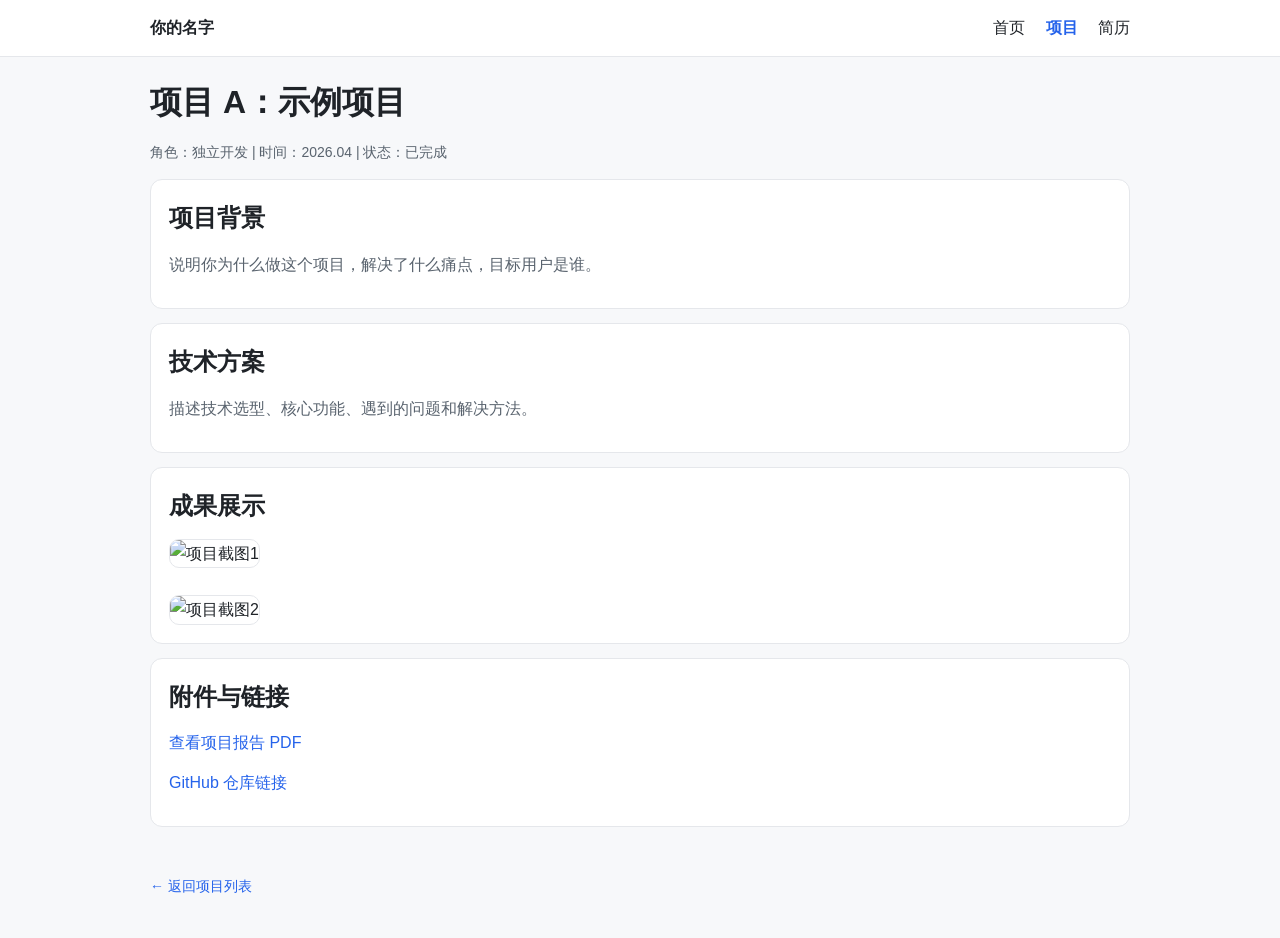
==== project-detail.html @ e04ae671 "Initial commit" ====
<!doctype html>
<html lang="zh-CN">
<head>
  <meta charset="UTF-8" />
  <meta name="viewport" content="width=device-width, initial-scale=1.0" />
  <title>项目详情 | 你的名字</title>
  <link rel="stylesheet" href="./style.css" />
</head>
<body>
  <header class="nav">
    <div class="container nav-inner">
      <strong>你的名字</strong>
      <nav class="nav-links">
        <a href="./index.html">首页</a>
        <a class="active" href="./projects.html">项目</a>
        <a href="./resume.html">简历</a>
      </nav>
    </div>
  </header>

  <main class="container section">
    <h1>项目 A：示例项目</h1>
    <p class="small">角色：独立开发 | 时间：2026.04 | 状态：已完成</p>

    <section class="card">
      <h2>项目背景</h2>
      <p>说明你为什么做这个项目，解决了什么痛点，目标用户是谁。</p>
    </section>

    <section class="card">
      <h2>技术方案</h2>
      <p>描述技术选型、核心功能、遇到的问题和解决方法。</p>
    </section>

    <section class="card">
      <h2>成果展示</h2>
      <img class="shot" src="./images/project1-1.jpg" alt="项目截图1" />
      <br /><br />
      <img class="shot" src="./images/project1-2.jpg" alt="项目截图2" />
    </section>

    <section class="card">
      <h2>附件与链接</h2>
      <p><a href="./files/project-a-report.pdf" target="_blank">查看项目报告 PDF</a></p>
      <p><a href="https://github.com/" target="_blank">GitHub 仓库链接</a></p>
    </section>
  </main>

  <footer class="container footer">
    <a href="./projects.html">← 返回项目列表</a>
  </footer>
</body>
</html>
---- style.css ----
:root {
  --bg: #f7f8fa;
  --card: #ffffff;
  --text: #1f2328;
  --sub: #59636e;
  --brand: #2563eb;
  --line: #e5e7eb;
  --max: 980px;
}

* { box-sizing: border-box; }

body {
  margin: 0;
  font-family: -apple-system, BlinkMacSystemFont, "Segoe UI", "PingFang SC",
    "Hiragino Sans GB", "Microsoft YaHei", sans-serif;
  color: var(--text);
  background: var(--bg);
  line-height: 1.7;
}

a {
  color: var(--brand);
  text-decoration: none;
}
a:hover { text-decoration: underline; }

.container {
  width: min(var(--max), 92%);
  margin: 0 auto;
}

.nav {
  background: #fff;
  border-bottom: 1px solid var(--line);
  position: sticky;
  top: 0;
  z-index: 10;
}
.nav-inner {
  display: flex;
  justify-content: space-between;
  align-items: center;
  min-height: 56px;
}
.nav-links a {
  margin-left: 16px;
  color: var(--text);
}
.nav-links a.active {
  color: var(--brand);
  font-weight: 600;
}

.hero {
  padding: 42px 0 20px;
  display: grid;
  grid-template-columns: 120px 1fr;
  gap: 20px;
  align-items: center;
}
.avatar {
  width: 120px;
  height: 120px;
  border-radius: 50%;
  object-fit: cover;
  border: 2px solid #fff;
  box-shadow: 0 4px 18px rgba(0,0,0,.08);
}
h1, h2, h3 { margin: 0 0 12px; }
p { margin: 0 0 12px; color: var(--sub); }

.section { padding: 18px 0 6px; }

.card {
  background: var(--card);
  border: 1px solid var(--line);
  border-radius: 12px;
  padding: 18px;
  margin: 14px 0;
}

.grid {
  display: grid;
  grid-template-columns: repeat(2, minmax(0, 1fr));
  gap: 14px;
}
@media (max-width: 760px) {
  .hero { grid-template-columns: 1fr; }
  .grid { grid-template-columns: 1fr; }
}

.tag {
  display: inline-block;
  margin: 0 8px 8px 0;
  padding: 3px 10px;
  border: 1px solid var(--line);
  border-radius: 999px;
  font-size: 13px;
  color: var(--sub);
  background: #fff;
}

.btn {
  display: inline-block;
  padding: 8px 14px;
  border-radius: 8px;
  border: 1px solid var(--brand);
  color: var(--brand);
  font-weight: 600;
  margin-right: 10px;
}
.btn.primary {
  background: var(--brand);
  color: #fff;
}
.cover, .shot {
  width: 100%;
  border-radius: 10px;
  border: 1px solid var(--line);
}

.footer {
  padding: 28px 0 40px;
  color: var(--sub);
  font-size: 14px;
}
.small { font-size: 14px; color: var(--sub); }
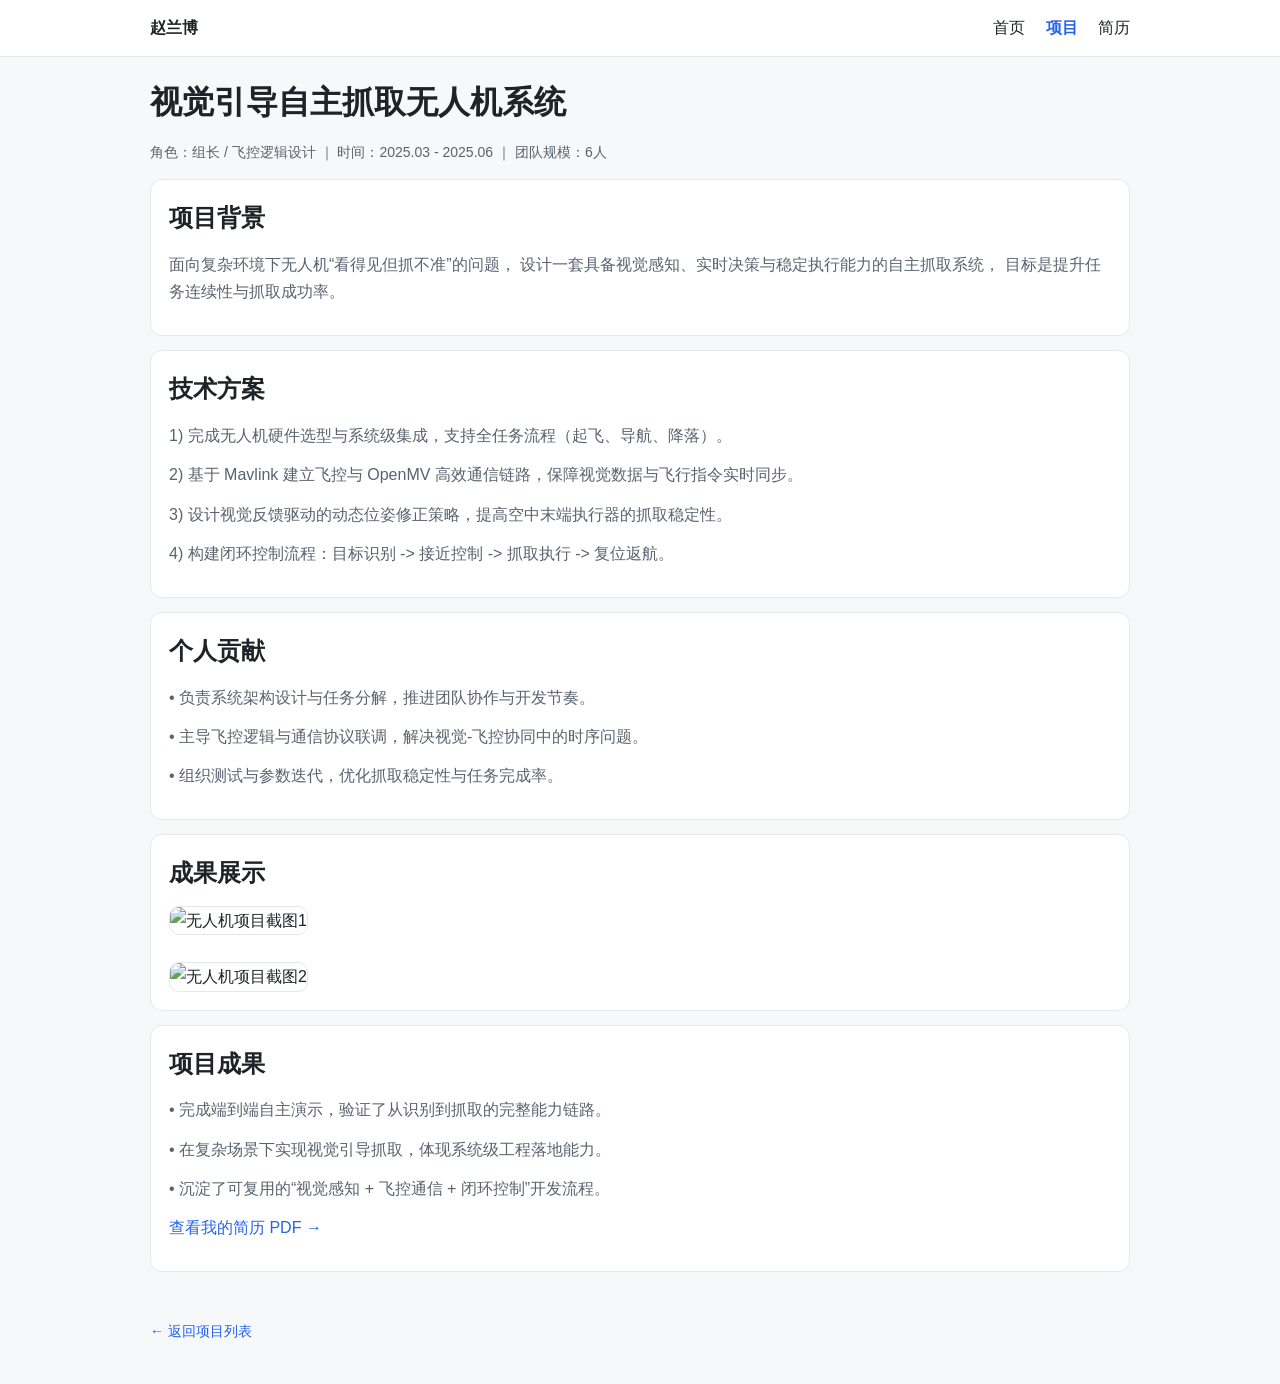
==== commit 25fd1c13: "Update project-detail.html" ====
--- a/project-detail.html
+++ b/project-detail.html
@@ -3,13 +3,14 @@
 <head>
   <meta charset="UTF-8" />
   <meta name="viewport" content="width=device-width, initial-scale=1.0" />
-  <title>项目详情 | 你的名字</title>
+  <title>项目详情 | 视觉引导自主抓取无人机</title>
+  <meta name="description" content="赵兰博：视觉引导自主抓取无人机项目详情" />
   <link rel="stylesheet" href="./style.css" />
 </head>
 <body>
   <header class="nav">
     <div class="container nav-inner">
-      <strong>你的名字</strong>
+      <strong>赵兰博</strong>
       <nav class="nav-links">
         <a href="./index.html">首页</a>
         <a class="active" href="./projects.html">项目</a>
@@ -19,30 +20,46 @@
   </header>
 
   <main class="container section">
-    <h1>项目 A：示例项目</h1>
-    <p class="small">角色：独立开发 | 时间：2026.04 | 状态：已完成</p>
+    <h1>视觉引导自主抓取无人机系统</h1>
+    <p class="small">角色：组长 / 飞控逻辑设计 ｜ 时间：2025.03 - 2025.06 ｜ 团队规模：6人</p>
 
     <section class="card">
       <h2>项目背景</h2>
-      <p>说明你为什么做这个项目，解决了什么痛点，目标用户是谁。</p>
+      <p>
+        面向复杂环境下无人机“看得见但抓不准”的问题，
+        设计一套具备视觉感知、实时决策与稳定执行能力的自主抓取系统，
+        目标是提升任务连续性与抓取成功率。
+      </p>
     </section>
 
     <section class="card">
       <h2>技术方案</h2>
-      <p>描述技术选型、核心功能、遇到的问题和解决方法。</p>
+      <p>1) 完成无人机硬件选型与系统级集成，支持全任务流程（起飞、导航、降落）。</p>
+      <p>2) 基于 Mavlink 建立飞控与 OpenMV 高效通信链路，保障视觉数据与飞行指令实时同步。</p>
+      <p>3) 设计视觉反馈驱动的动态位姿修正策略，提高空中末端执行器的抓取稳定性。</p>
+      <p>4) 构建闭环控制流程：目标识别 -> 接近控制 -> 抓取执行 -> 复位返航。</p>
+    </section>
+
+    <section class="card">
+      <h2>个人贡献</h2>
+      <p>• 负责系统架构设计与任务分解，推进团队协作与开发节奏。</p>
+      <p>• 主导飞控逻辑与通信协议联调，解决视觉-飞控协同中的时序问题。</p>
+      <p>• 组织测试与参数迭代，优化抓取稳定性与任务完成率。</p>
     </section>
 
     <section class="card">
       <h2>成果展示</h2>
-      <img class="shot" src="./images/project1-1.jpg" alt="项目截图1" />
+      <img class="shot" src="./images/project1-1.jpg" alt="无人机项目截图1" />
       <br /><br />
-      <img class="shot" src="./images/project1-2.jpg" alt="项目截图2" />
+      <img class="shot" src="./images/project1-2.jpg" alt="无人机项目截图2" />
     </section>
 
     <section class="card">
-      <h2>附件与链接</h2>
-      <p><a href="./files/project-a-report.pdf" target="_blank">查看项目报告 PDF</a></p>
-      <p><a href="https://github.com/" target="_blank">GitHub 仓库链接</a></p>
+      <h2>项目成果</h2>
+      <p>• 完成端到端自主演示，验证了从识别到抓取的完整能力链路。</p>
+      <p>• 在复杂场景下实现视觉引导抓取，体现系统级工程落地能力。</p>
+      <p>• 沉淀了可复用的“视觉感知 + 飞控通信 + 闭环控制”开发流程。</p>
+      <p><a href="./files/CVZhaoLanbo.pdf" target="_blank">查看我的简历 PDF →</a></p>
     </section>
   </main>
 
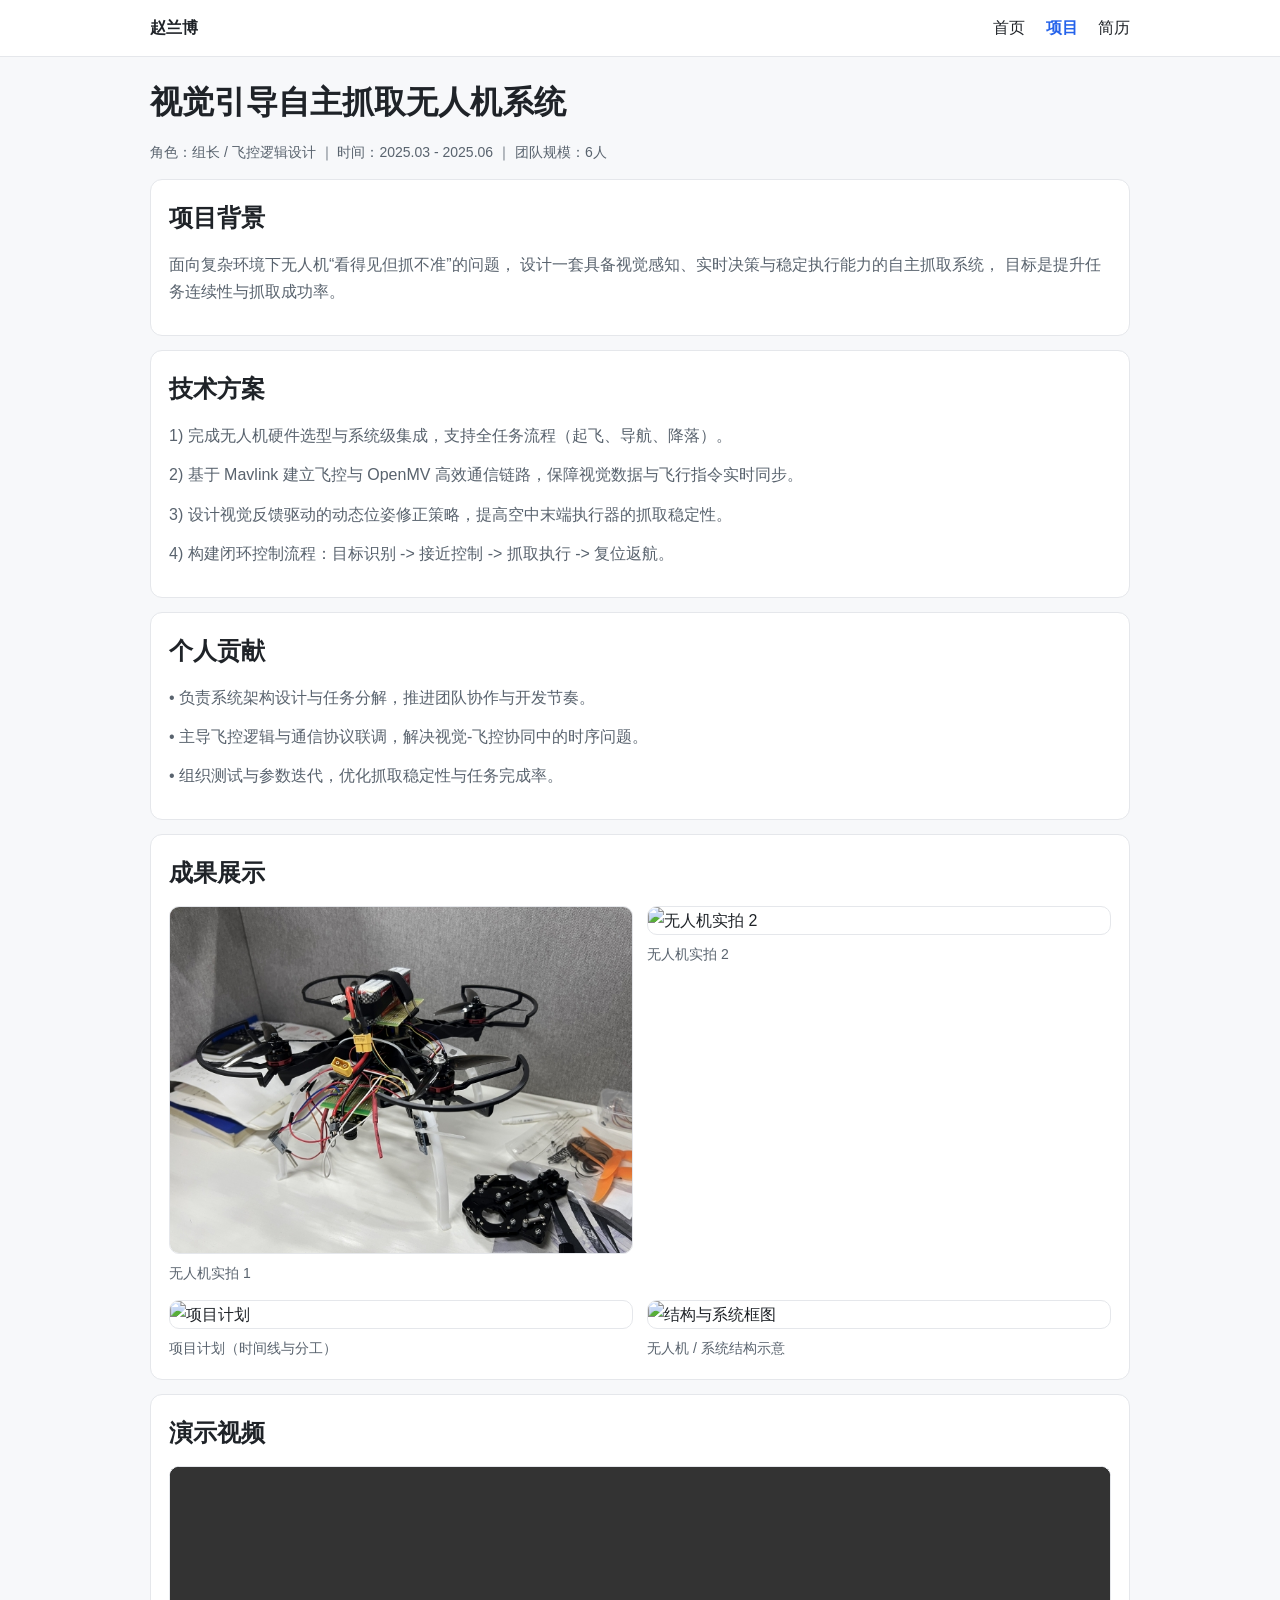
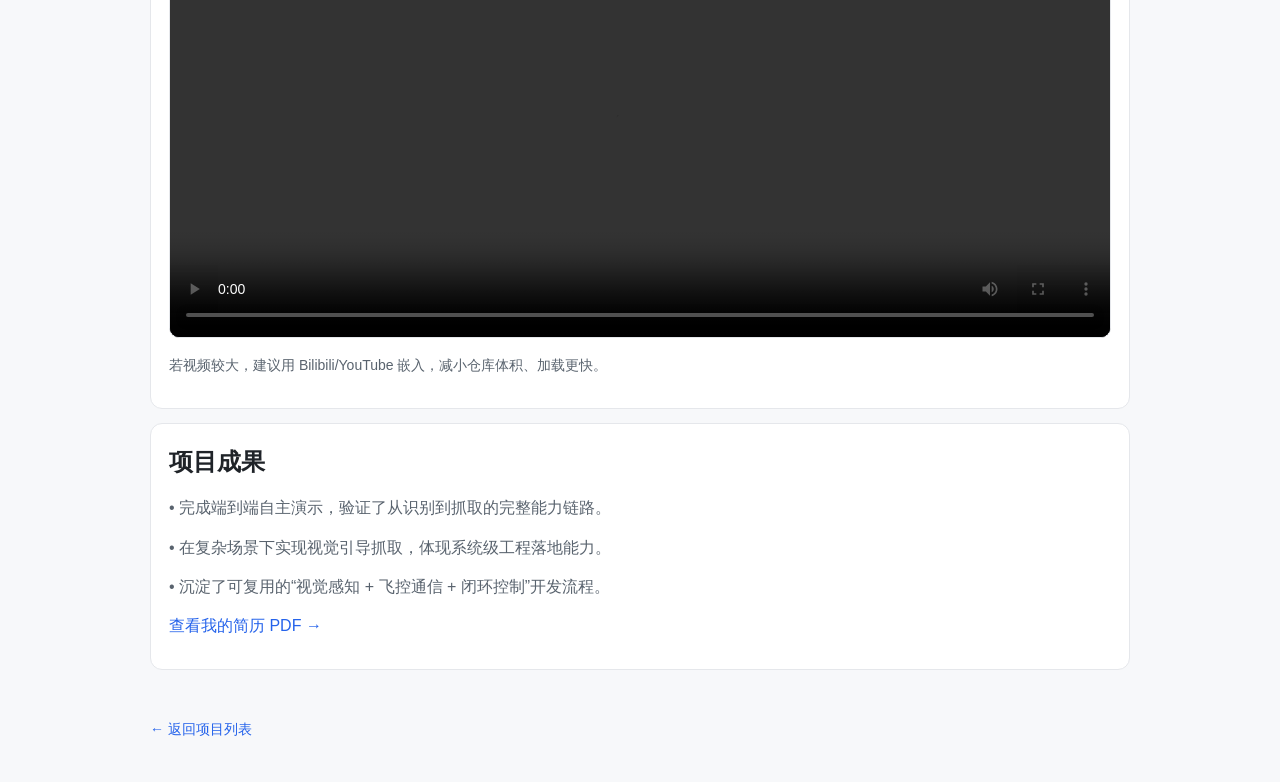
==== commit bd2d4975: "Update project-detail.html" ====
--- a/project-detail.html
+++ b/project-detail.html
@@ -47,11 +47,50 @@
       <p>• 组织测试与参数迭代，优化抓取稳定性与任务完成率。</p>
     </section>
 
+        <section class="card">
+      <h2>成果展示</h2>
+
+      <div class="gallery">
+        <figure class="figure">
+          <img src="./images/project1-1.jpg" alt="无人机实拍 1" />
+          <figcaption class="caption">无人机实拍 1</figcaption>
+        </figure>
+        <figure class="figure">
+          <img src="./images/project1-2.jpg" alt="无人机实拍 2" />
+          <figcaption class="caption">无人机实拍 2</figcaption>
+        </figure>
+        <figure class="figure">
+          <img src="./images/uav-plan.png" alt="项目计划" />
+          <figcaption class="caption">项目计划（时间线与分工）</figcaption>
+        </figure>
+        <figure class="figure">
+          <img src="./images/uav-structure.png" alt="结构与系统框图" />
+          <figcaption class="caption">无人机 / 系统结构示意</figcaption>
+        </figure>
+      </div>
+    </section>
+
     <section class="card">
-      <h2>成果展示</h2>
-      <img class="shot" src="./images/project1-1.jpg" alt="无人机项目截图1" />
-      <br /><br />
-      <img class="shot" src="./images/project1-2.jpg" alt="无人机项目截图2" />
+      <h2>演示视频</h2>
+
+      <!-- 方式 A：短视频直接放在仓库里（videos/uav-demo.mp4） -->
+      <video class="project-video" controls preload="metadata" playsinline>
+        <source src="./videos/uav-demo.mp4" type="video/mp4" />
+        您的浏览器不支持视频播放，可改用外链嵌入。
+      </video>
+
+      <!-- 方式 B：大视频请用 B 站 / YouTube，把下面整块取消注释并填分享里的嵌入代码 -->
+      <!--
+      <div class="video-wrap">
+        <iframe
+          src="https://player.bilibili.com/player.html?isOutside=true&bvid=BVxxxxxxxxxx&..."
+          scrolling="no" border="0" frameborder="no" framespacing="0" allowfullscreen>
+        </iframe>
+      </div>
+      -->
+      <p class="caption">
+        若视频较大，建议用 Bilibili/YouTube 嵌入，减小仓库体积、加载更快。
+      </p>
     </section>
 
     <section class="card">
--- a/style.css
+++ b/style.css
@@ -126,3 +126,52 @@
   font-size: 14px;
 }
 .small { font-size: 14px; color: var(--sub); }
+/* 项目页：配图网格 */
+.gallery {
+  display: grid;
+  grid-template-columns: repeat(2, minmax(0, 1fr));
+  gap: 14px;
+}
+@media (max-width: 760px) {
+  .gallery { grid-template-columns: 1fr; }
+}
+.figure {
+  margin: 0;
+}
+.figure img {
+  width: 100%;
+  border-radius: 10px;
+  border: 1px solid var(--line);
+  display: block;
+}
+.caption {
+  margin-top: 8px;
+  font-size: 14px;
+  color: var(--sub);
+}
+
+/* 响应式视频 16:9 */
+.video-wrap {
+  position: relative;
+  width: 100%;
+  padding-bottom: 56.25%; /* 16:9 */
+  height: 0;
+  overflow: hidden;
+  border-radius: 10px;
+  border: 1px solid var(--line);
+  background: #000;
+}
+.video-wrap iframe {
+  position: absolute;
+  top: 0;
+  left: 0;
+  width: 100%;
+  height: 100%;
+  border: 0;
+}
+video.project-video {
+  width: 100%;
+  border-radius: 10px;
+  border: 1px solid var(--line);
+  background: #000;
+}
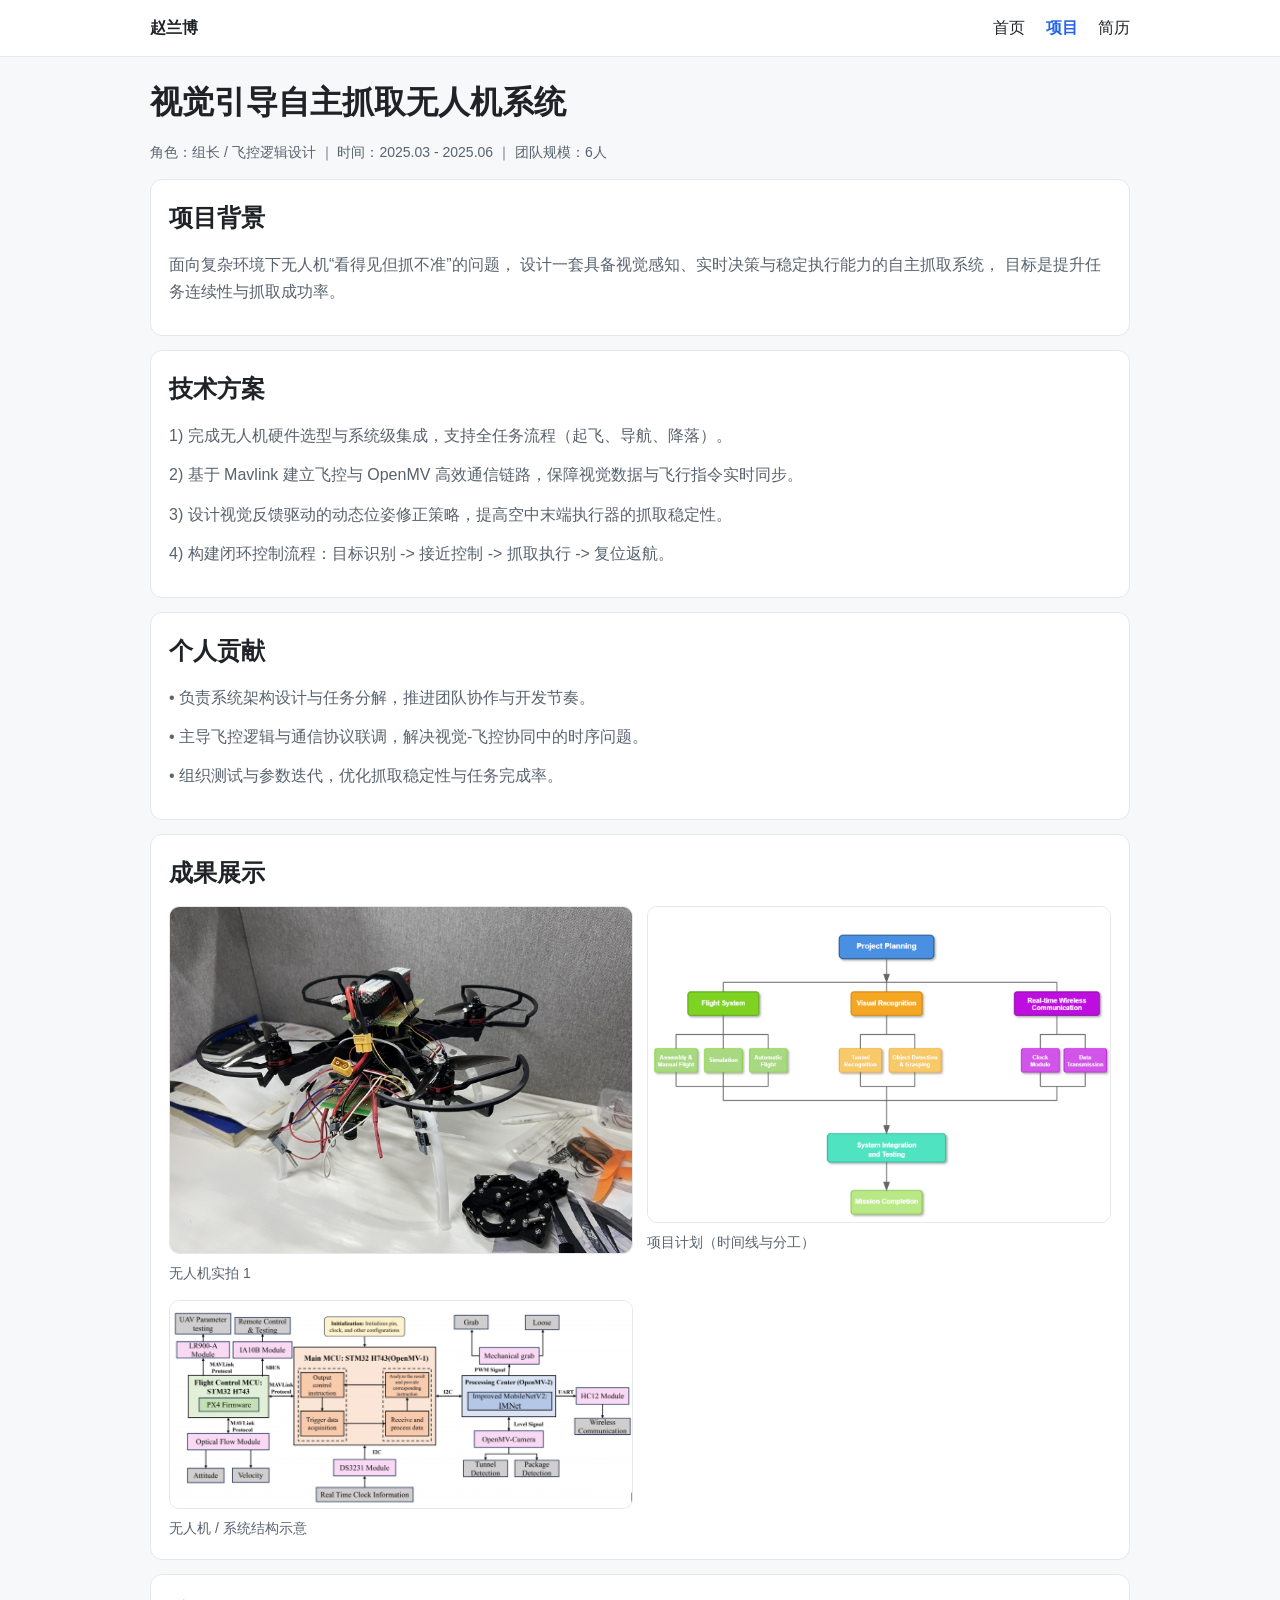
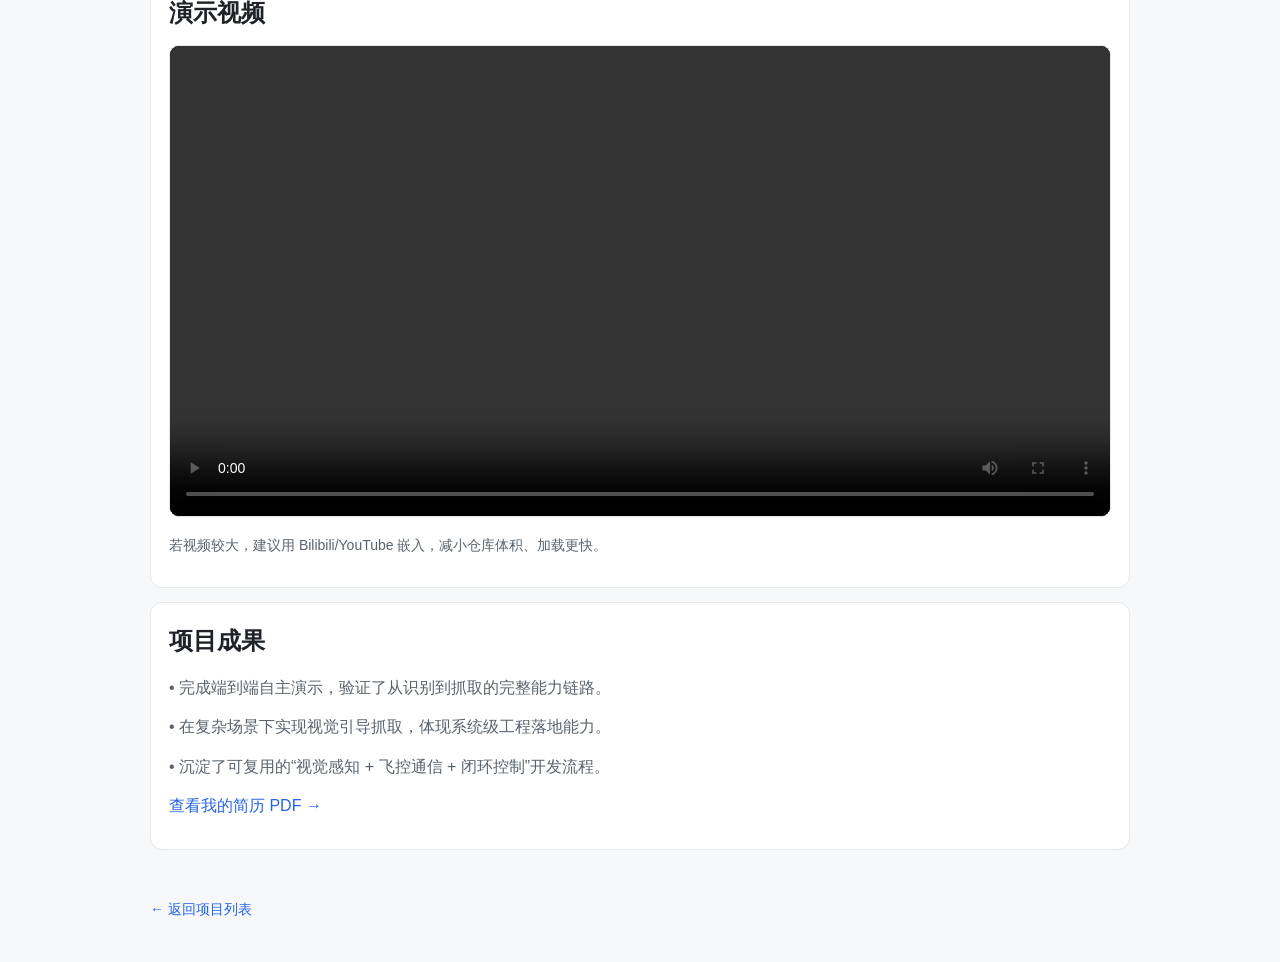
==== commit c1a034f2: "Update project-detail.html" ====
--- a/project-detail.html
+++ b/project-detail.html
@@ -56,10 +56,6 @@
           <figcaption class="caption">无人机实拍 1</figcaption>
         </figure>
         <figure class="figure">
-          <img src="./images/project1-2.jpg" alt="无人机实拍 2" />
-          <figcaption class="caption">无人机实拍 2</figcaption>
-        </figure>
-        <figure class="figure">
           <img src="./images/uav-plan.png" alt="项目计划" />
           <figcaption class="caption">项目计划（时间线与分工）</figcaption>
         </figure>
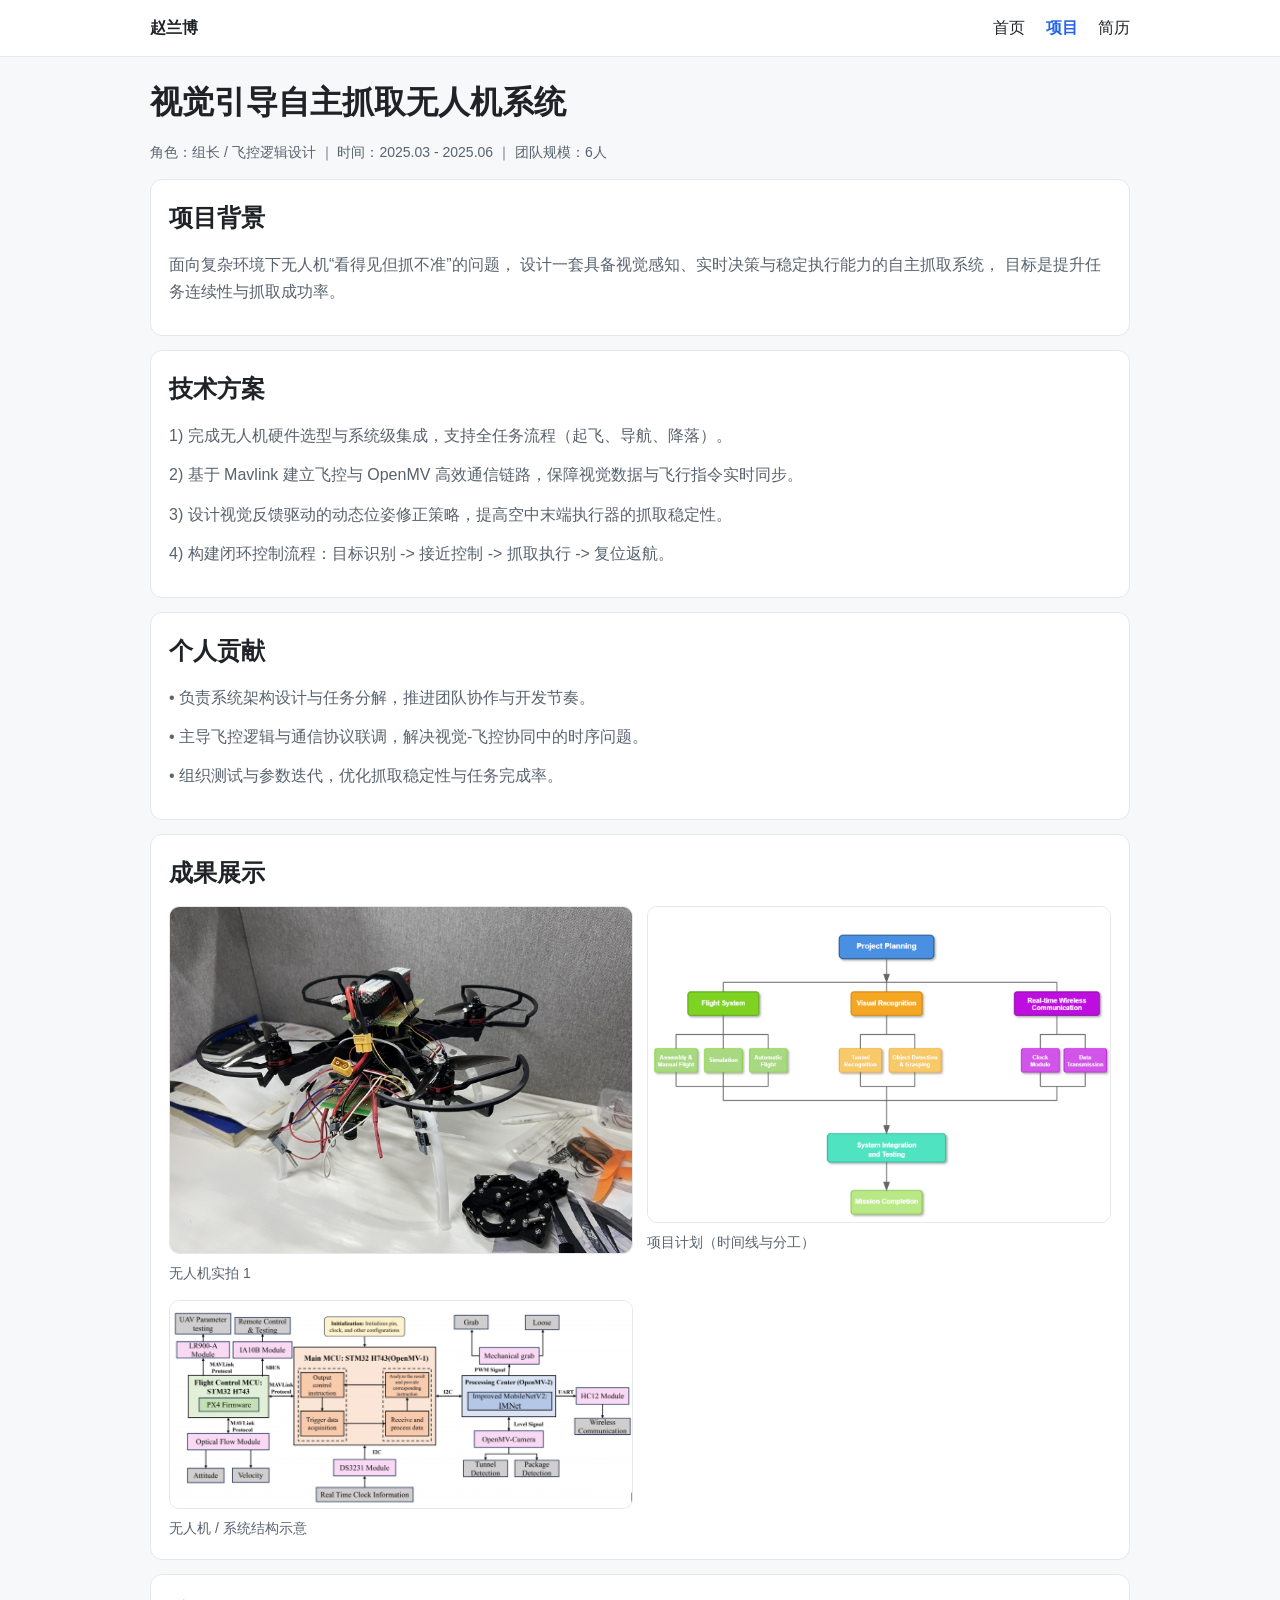
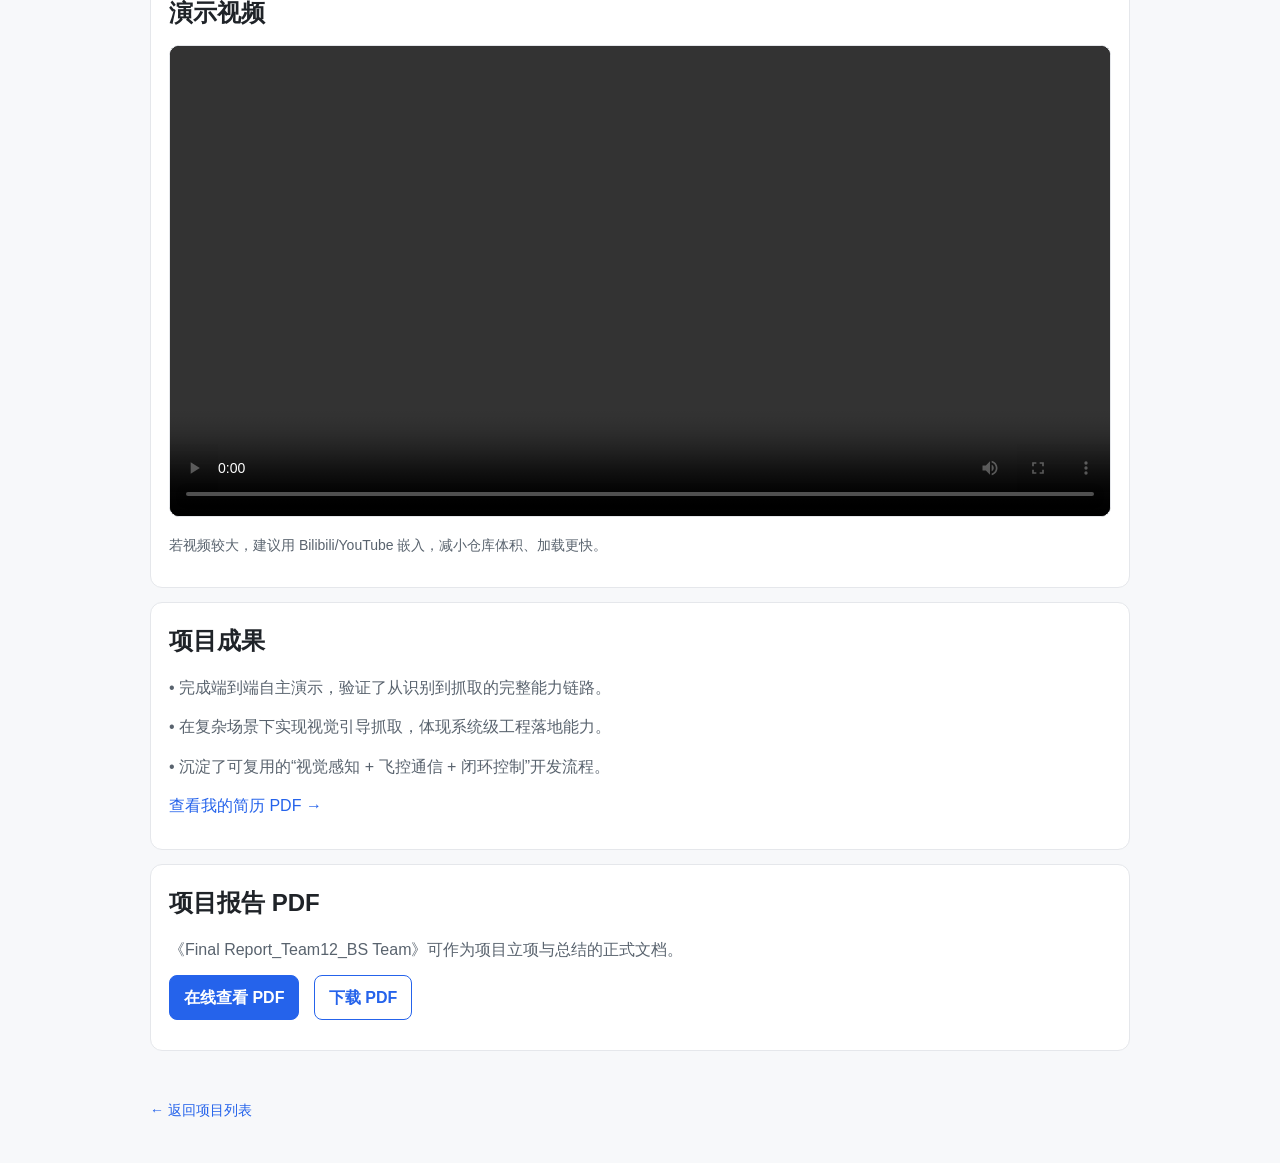
==== commit 66fbd271: "Update project-detail.html" ====
--- a/project-detail.html
+++ b/project-detail.html
@@ -96,6 +96,16 @@
       <p>• 沉淀了可复用的“视觉感知 + 飞控通信 + 闭环控制”开发流程。</p>
       <p><a href="./files/CVZhaoLanbo.pdf" target="_blank">查看我的简历 PDF →</a></p>
     </section>
+    <section class="card">
+      <h2>项目报告 PDF</h2>
+      <p>
+        《Final Report_Team12_BS Team》可作为项目立项与总结的正式文档。
+      </p>
+      <p>
+        <a class="btn primary" href="./files/final-report-team12-bs-team.pdf" target="_blank" rel="noopener noreferrer">在线查看 PDF</a>
+        <a class="btn" href="./files/final-report-team12-bs-team.pdf" download>下载 PDF</a>
+      </p>
+    </section>
   </main>
 
   <footer class="container footer">
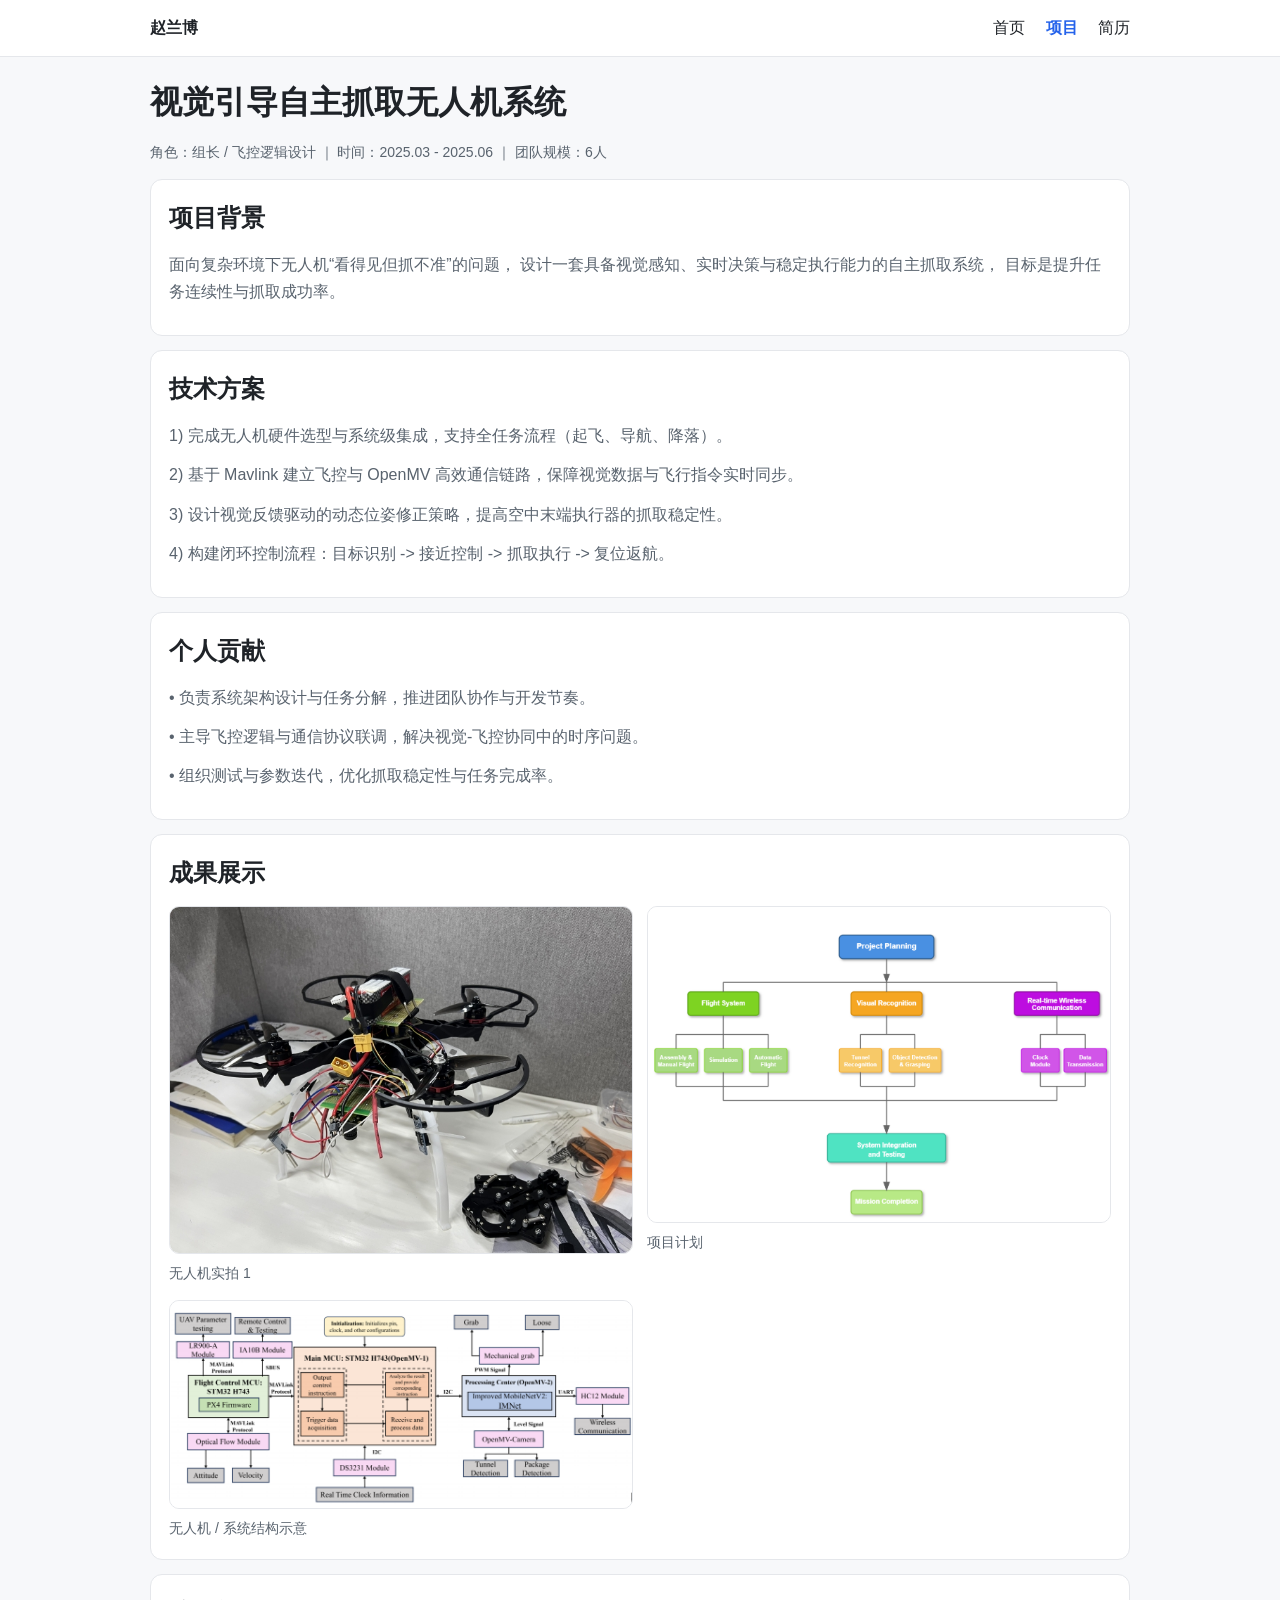
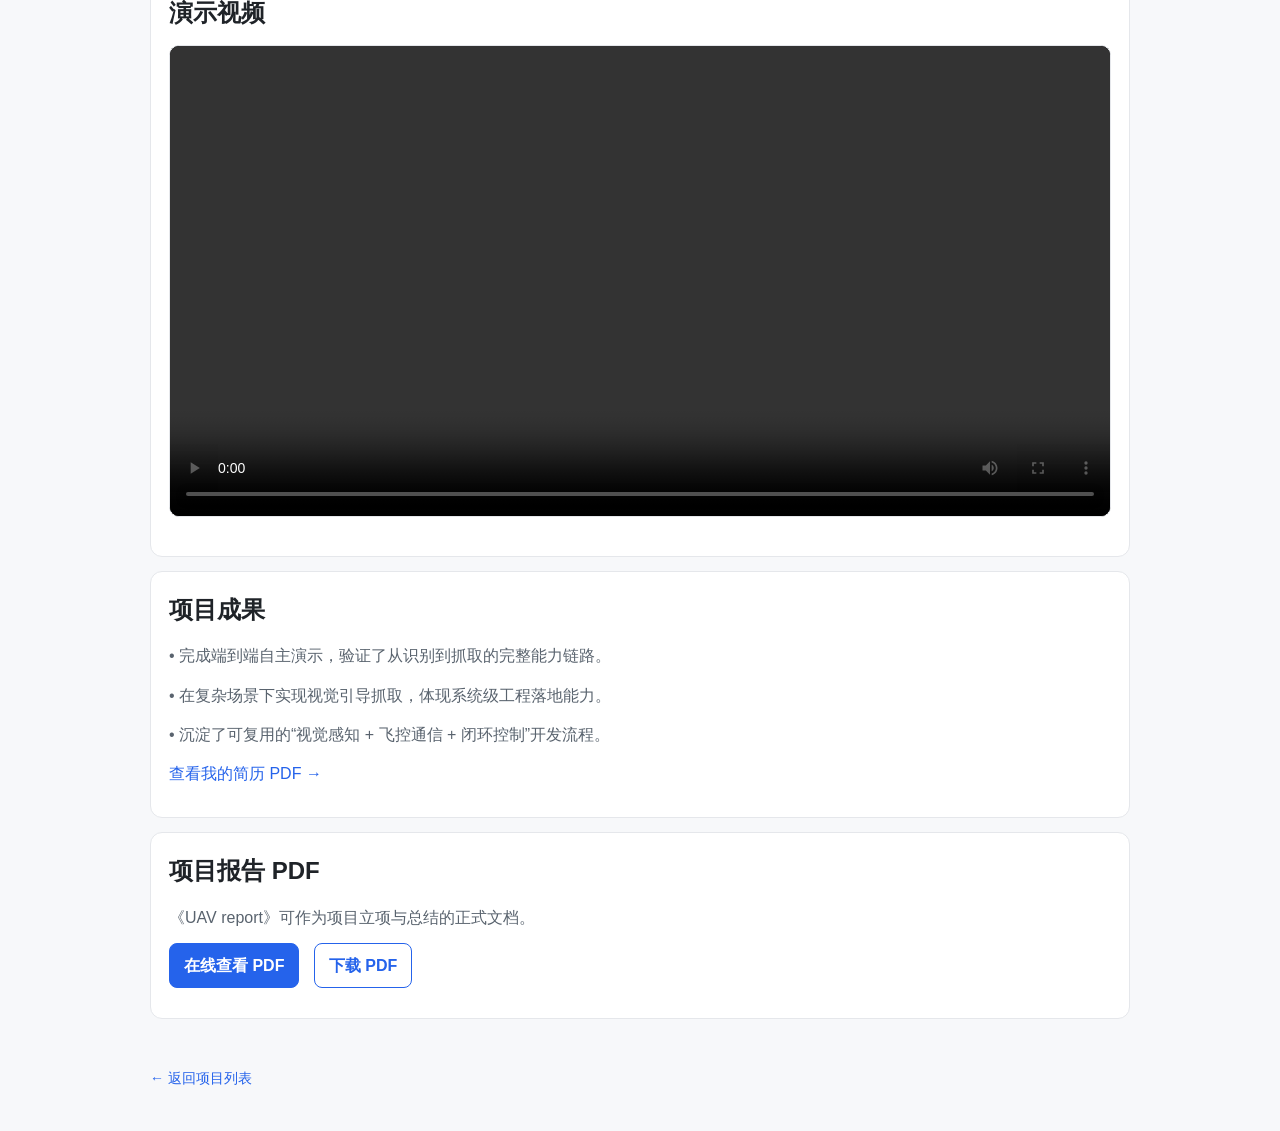
==== commit 3370a417: "Update project-detail.html" ====
--- a/project-detail.html
+++ b/project-detail.html
@@ -57,7 +57,7 @@
         </figure>
         <figure class="figure">
           <img src="./images/uav-plan.png" alt="项目计划" />
-          <figcaption class="caption">项目计划（时间线与分工）</figcaption>
+          <figcaption class="caption">项目计划 </figcaption>
         </figure>
         <figure class="figure">
           <img src="./images/uav-structure.png" alt="结构与系统框图" />
@@ -85,7 +85,6 @@
       </div>
       -->
       <p class="caption">
-        若视频较大，建议用 Bilibili/YouTube 嵌入，减小仓库体积、加载更快。
       </p>
     </section>
 
@@ -99,7 +98,7 @@
     <section class="card">
       <h2>项目报告 PDF</h2>
       <p>
-        《Final Report_Team12_BS Team》可作为项目立项与总结的正式文档。
+        《UAV report》可作为项目立项与总结的正式文档。
       </p>
       <p>
         <a class="btn primary" href="./files/final-report-team12-bs-team.pdf" target="_blank" rel="noopener noreferrer">在线查看 PDF</a>
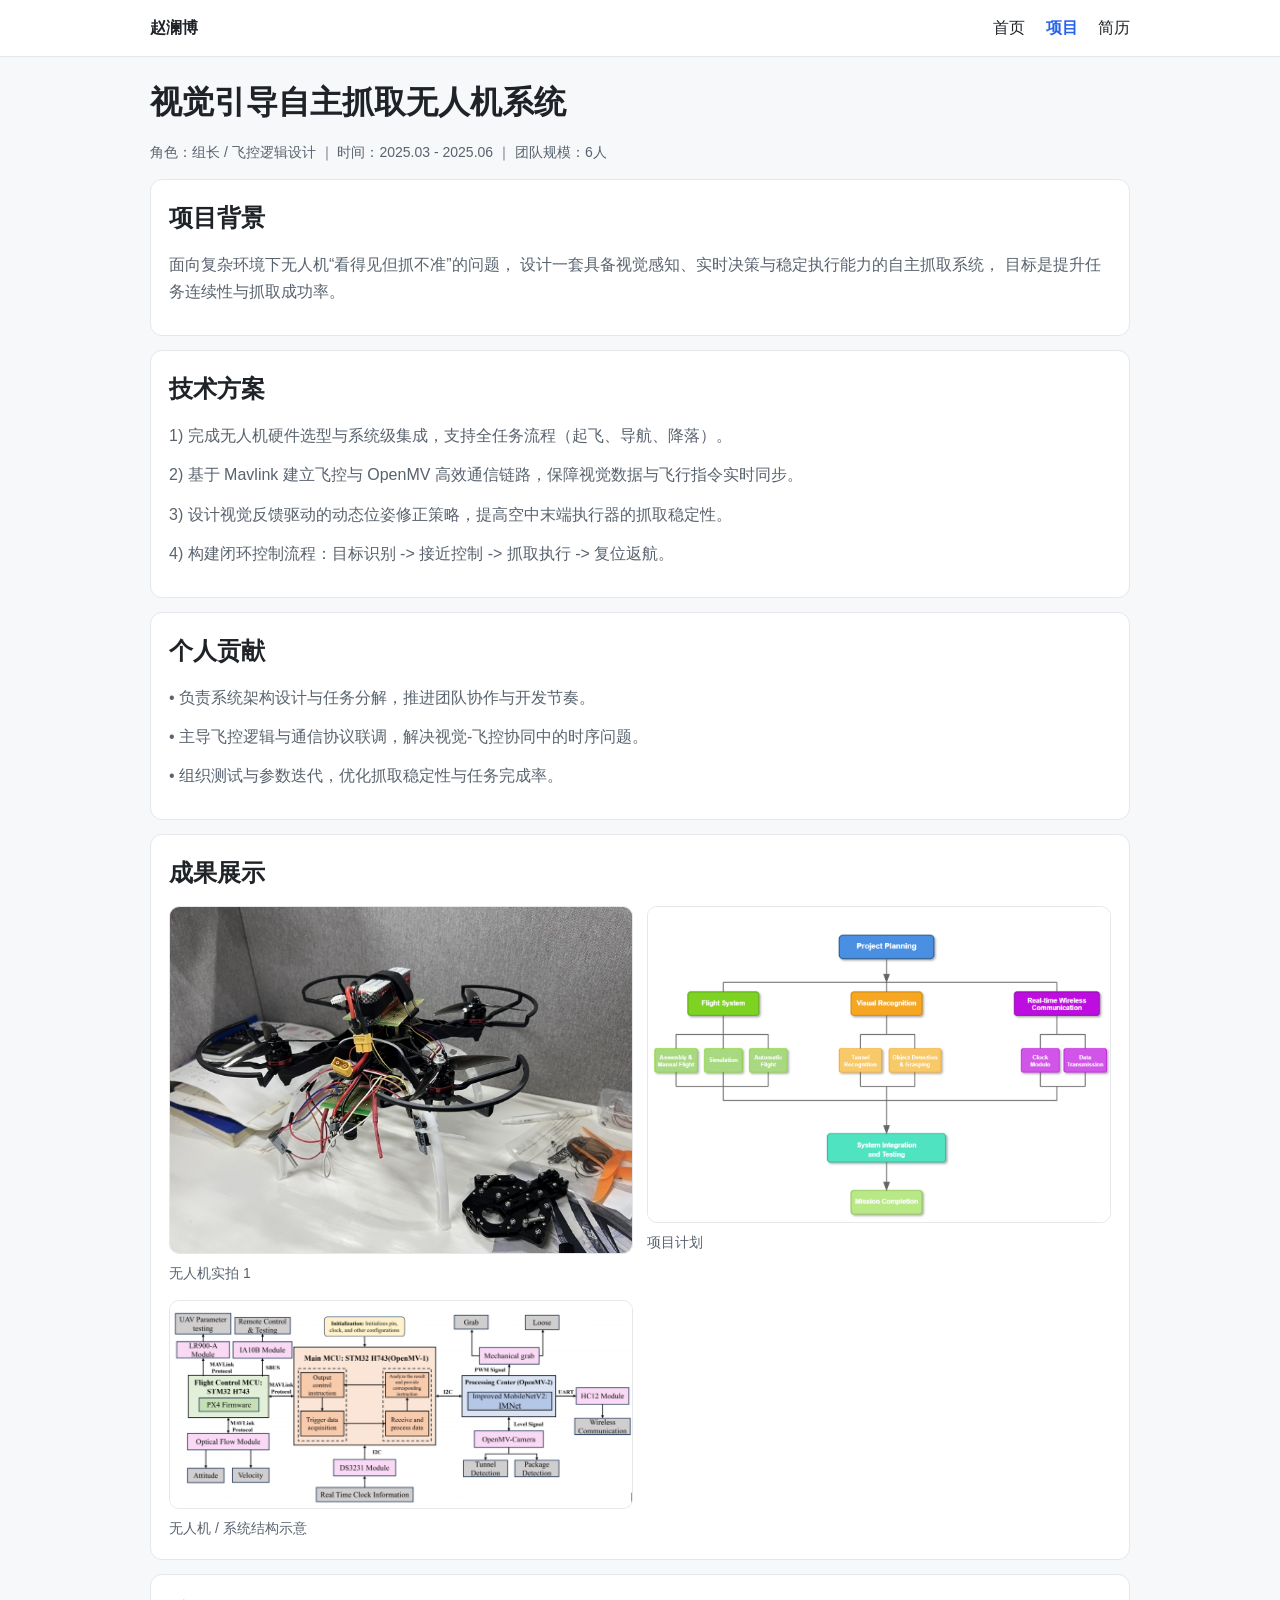
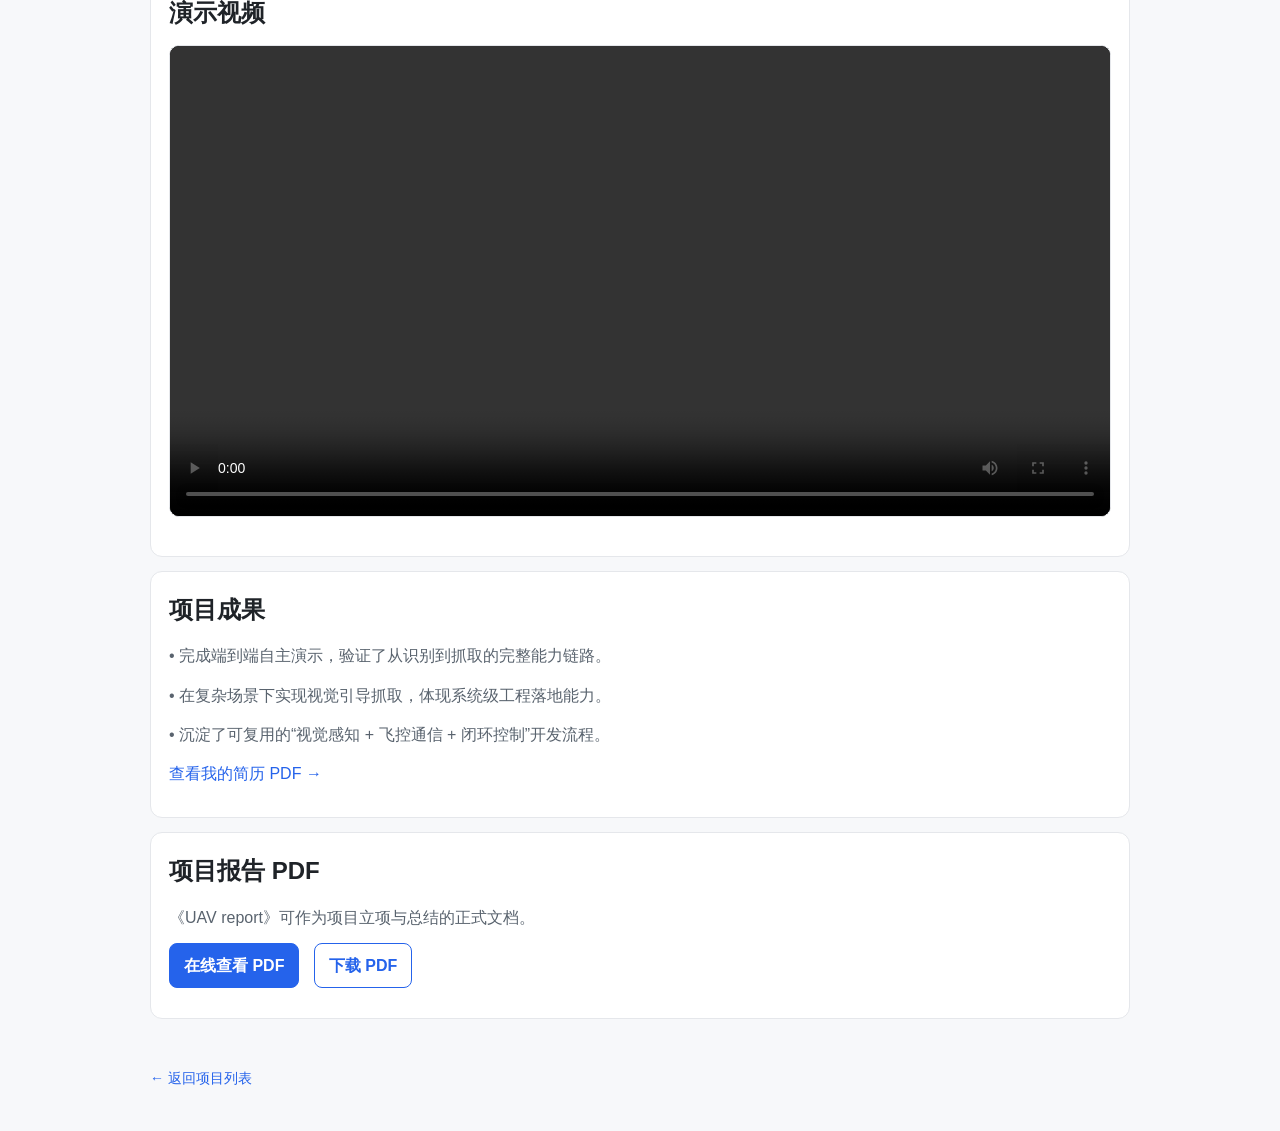
==== commit d2dd62ea: "Update project-detail.html" ====
--- a/project-detail.html
+++ b/project-detail.html
@@ -4,13 +4,13 @@
   <meta charset="UTF-8" />
   <meta name="viewport" content="width=device-width, initial-scale=1.0" />
   <title>项目详情 | 视觉引导自主抓取无人机</title>
-  <meta name="description" content="赵兰博：视觉引导自主抓取无人机项目详情" />
+  <meta name="description" content="赵澜博：视觉引导自主抓取无人机项目详情" />
   <link rel="stylesheet" href="./style.css" />
 </head>
 <body>
   <header class="nav">
     <div class="container nav-inner">
-      <strong>赵兰博</strong>
+      <strong>赵澜博</strong>
       <nav class="nav-links">
         <a href="./index.html">首页</a>
         <a class="active" href="./projects.html">项目</a>
